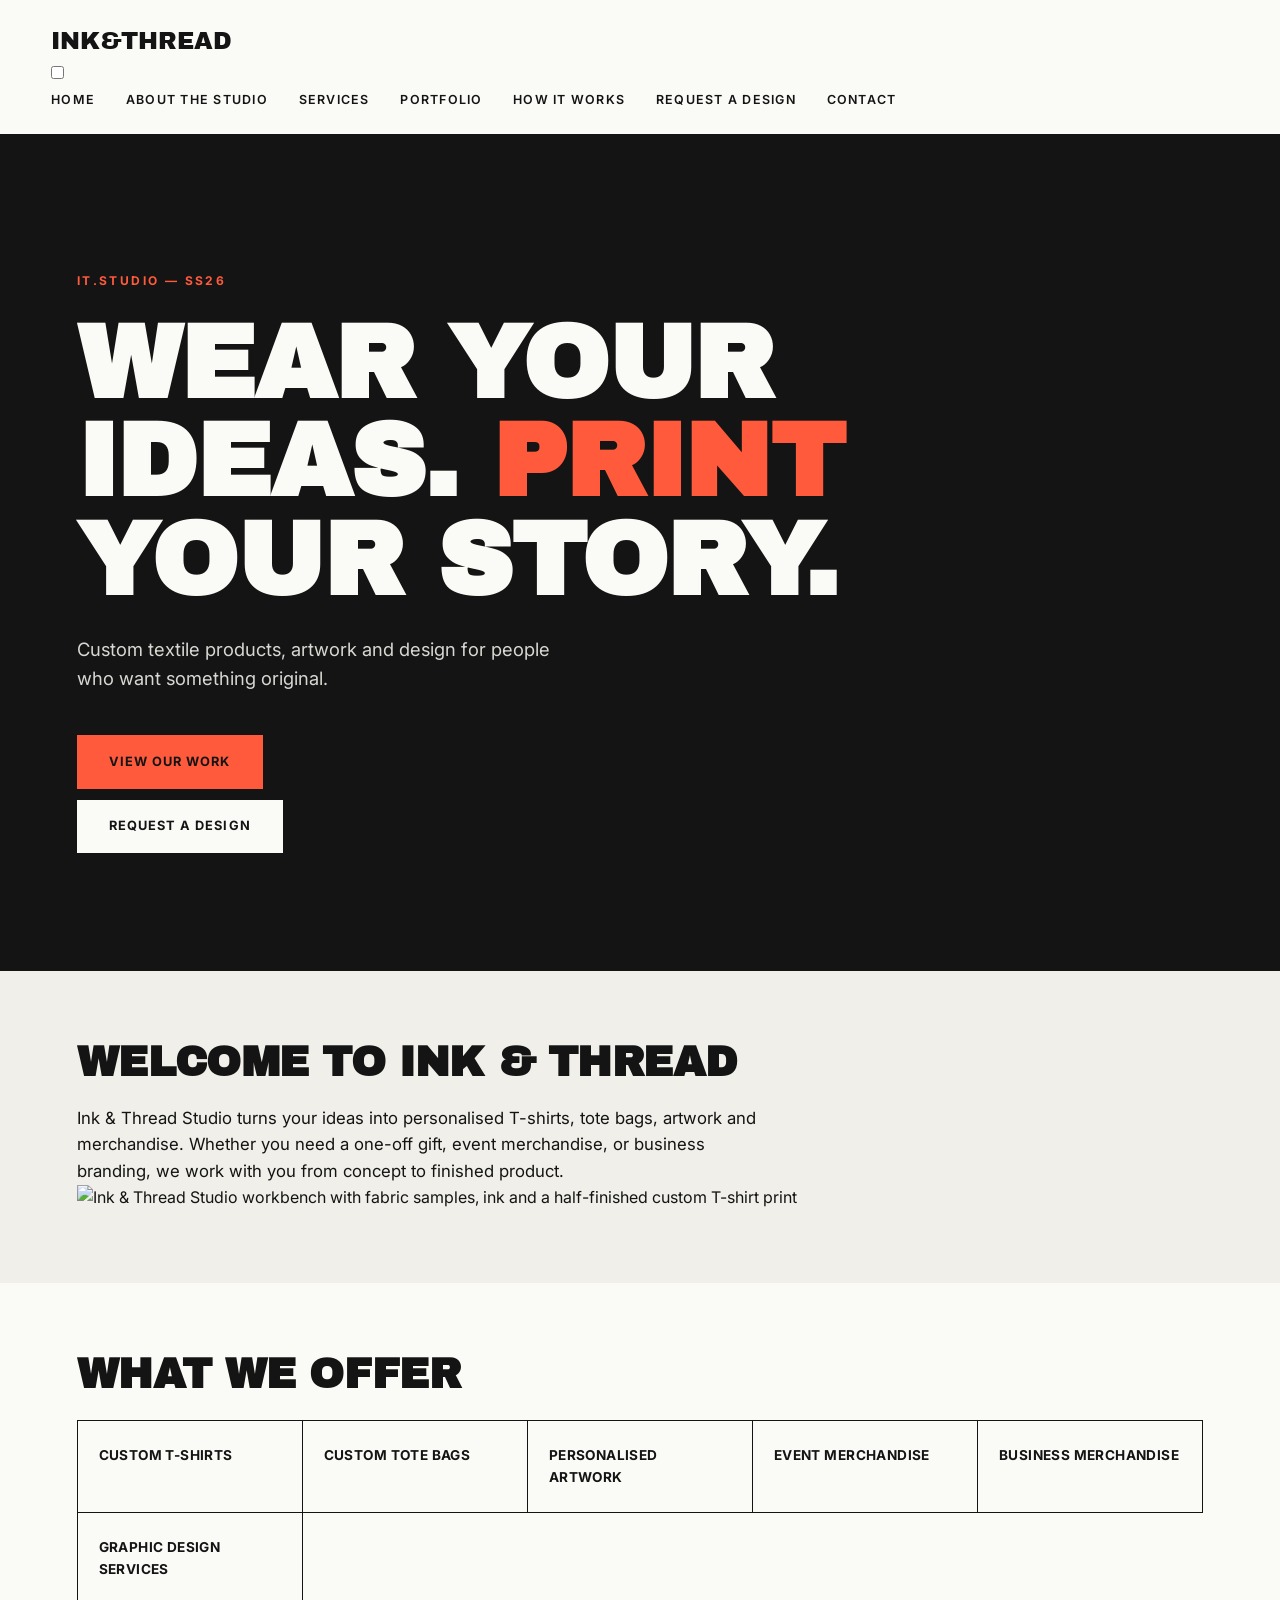
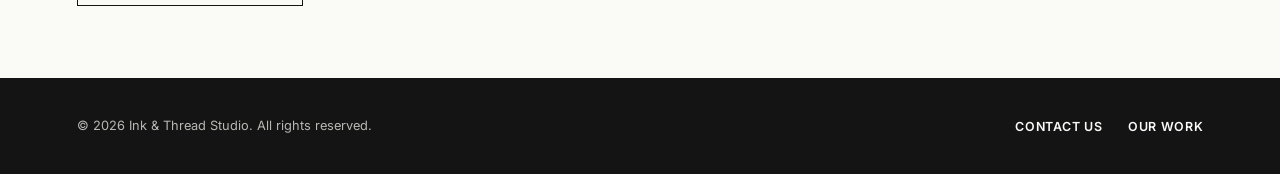
==== ink-thread-website/index.html @ 8d9c11a6 "Initial commit: project structure and README" ====
<!DOCTYPE html>
<html lang="en">
<head>
    <meta charset="UTF-8">
    <meta name="viewport" content="width=device-width, initial-scale=1.0">
    <title>Ink & Thread Studio | Home</title>
    <meta name="description" content="Ink & Thread Studio - custom T-shirts, tote bags, artwork and graphic design for individuals and businesses.">

    <link rel="preconnect" href="https://fonts.googleapis.com">
    <link rel="preconnect" href="https://fonts.gstatic.com" crossorigin>
    <link href="https://fonts.googleapis.com/css2?family=Archivo+Black&family=Inter:wght@400;500;600;700&display=swap" rel="stylesheet">
    <link rel="stylesheet" href="css/style.css">
</head>
<body>

    <!-- Site header: logo and main navigation, identical across every page -->
    <header>
        <div class="header-inner">
            <div class="logo">
                <a href="index.html">Ink<span class="amp">&amp;</span>Thread</a>
            </div>
            <input type="checkbox" id="nav-toggle" class="nav-toggle">
            <label for="nav-toggle" class="nav-toggle-label" aria-label="Toggle navigation">
                <span></span>
            </label>
            <nav>
                <ul>
                <li><a href="index.html">Home</a></li>
                <li><a href="about.html">About the Studio</a></li>
                <li><a href="services.html">Services</a></li>
                <li><a href="portfolio.html">Portfolio</a></li>
                <li><a href="how-it-works.html">How It Works</a></li>
                <li><a href="request-design.html">Request a Design</a></li>
                <li><a href="contact.html">Contact</a></li>
                </ul>
            </nav>
        </div>
    </header>

    <!-- Main page content -->
    <main>
        <!-- Hero section: introduces the studio with its tagline and primary calls-to-action -->
        <section class="hero">
            <h1>Wear Your Ideas. <span class="accent">Print</span> Your Story.</h1>
            <p>Custom textile products, artwork and design for people who want something original.</p>
            <a href="portfolio.html" class="btn">View Our Work</a>
            <a href="request-design.html" class="btn">Request a Design</a>
        </section>

        <!-- Brief welcome message summarising what Ink & Thread Studio offers -->
        <section class="intro">
            <h2>Welcome to Ink & Thread</h2>
            <p>
                Ink & Thread Studio turns your ideas into personalised T-shirts, tote bags, artwork
                and merchandise. Whether you need a one-off gift, event merchandise, or business
                branding, we work with you from concept to finished product.
            </p>
            <img src="images/general/studio-workbench.jpg" alt="Ink & Thread Studio workbench with fabric samples, ink and a half-finished custom T-shirt print">
        </section>

        <!-- Quick-glance overview of the core services, linking visitors to the full Services page -->
        <section class="featured-services">
            <h2>What We Offer</h2>
            <ul>
                <li>Custom T-Shirts</li>
                <li>Custom Tote Bags</li>
                <li>Personalised Artwork</li>
                <li>Event Merchandise</li>
                <li>Business Merchandise</li>
                <li>Graphic Design Services</li>
            </ul>
        </section>
    </main>

    <!-- Site footer: copyright and quick links -->
    <footer>
        <p>&copy; 2026 Ink & Thread Studio. All rights reserved.</p>
        <nav>
            <ul>
                <li><a href="contact.html">Contact Us</a></li>
                <li><a href="portfolio.html">Our Work</a></li>
            </ul>
        </nav>
    </footer>

    <script src="js/script.js"></script>
</body>
</html>
---- ink-thread-website/css/style.css ----
/* =========================================================
   INK & THREAD STUDIO — "Modern Fabric Grid" theme
   Editorial, confident, fashion-magazine energy —
   portfolio treated like a swatch grid, bold shifting type.
   ========================================================= */

:root {
    --near-black: #141414;
    --off-white: #fafaf7;
    --coral: #ff5a3c;
    --teal: #2e6b5e;
    --grey: #8a8a86;

    --font-display: 'Archivo Black', sans-serif;
    --font-body: 'Inter', sans-serif;
}

/* ---------- Reset ---------- */
* { box-sizing: border-box; margin: 0; padding: 0; }

html { scroll-behavior: smooth; }

body {
    font-family: var(--font-body);
    background: var(--off-white);
    color: var(--near-black);
    line-height: 1.6;
    -webkit-font-smoothing: antialiased;
}

img { max-width: 100%; display: block; }

a { color: inherit; text-decoration: none; }

ul { list-style: none; }

h1, h2, h3 {
    font-family: var(--font-display);
    text-transform: uppercase;
    line-height: 0.95;
    letter-spacing: -0.01em;
}

/* Accessible focus state everywhere */
a:focus-visible,
button:focus-visible,
input:focus-visible,
textarea:focus-visible,
select:focus-visible {
    outline: 3px solid var(--coral);
    outline-offset: 3px;
}

/* ---------- Header ---------- */
header {
    position: sticky;
    top: 0;
    z-index: 50;
    display: flex;
    flex-wrap: wrap;
    align-items: center;
    justify-content: space-between;
    gap: 1rem;
    padding: 1.4rem clamp(1.25rem, 4vw, 3.5rem);
    background: var(--off-white);
    border-bottom: 1px solid var(--near-black);
}

header .logo a {
    font-family: var(--font-display);
    font-size: clamp(1.1rem, 2vw, 1.5rem);
    text-transform: uppercase;
    letter-spacing: 0;
}

header nav ul {
    display: flex;
    flex-wrap: wrap;
    gap: clamp(1rem, 2.4vw, 2.25rem);
}

header nav a {
    position: relative;
    font-weight: 600;
    font-size: 0.78rem;
    text-transform: uppercase;
    letter-spacing: 0.1em;
}

header nav a::after {
    content: "";
    position: absolute;
    left: 0;
    bottom: -4px;
    height: 2px;
    width: 0;
    background: var(--coral);
    transition: width 0.2s ease;
}

header nav a:hover::after,
header nav a:focus-visible::after {
    width: 100%;
}

/* ---------- Hero (homepage) ---------- */
.hero {
    position: relative;
    background: var(--near-black);
    color: var(--off-white);
    padding: clamp(4rem, 11vw, 8.5rem) clamp(1.25rem, 6vw, 5rem) clamp(4.5rem, 10vw, 7rem);
    display: flex;
    flex-direction: column;
    align-items: flex-start;
}

.hero::before {
    content: "IT.STUDIO — SS26";
    display: block;
    font-family: var(--font-body);
    font-weight: 700;
    font-size: 0.75rem;
    letter-spacing: 0.2em;
    color: var(--coral);
    margin-bottom: 1.5rem;
}

.hero h1 {
    font-size: clamp(2.8rem, 9vw, 6.5rem);
    max-width: 14ch;
    margin-bottom: 1.5rem;
}

.hero h1 .accent { color: var(--coral); -webkit-text-stroke: 0; }

.hero p {
    max-width: 42ch;
    font-size: clamp(1rem, 1.6vw, 1.15rem);
    font-weight: 400;
    color: #d8d8d3;
    margin-bottom: 2.25rem;
}

/* ---------- Buttons ---------- */
.btn {
    position: relative;
    display: inline-block;
    font-family: var(--font-body);
    font-weight: 700;
    font-size: 0.8rem;
    text-transform: uppercase;
    letter-spacing: 0.08em;
    color: var(--near-black);
    background: var(--off-white);
    border: 2px solid var(--off-white);
    padding: 0.9rem 1.9rem;
    margin: 0.35rem 0.6rem 0.35rem 0;
    transition: background 0.2s ease, color 0.2s ease, border-color 0.2s ease;
}

.hero .btn:first-of-type {
    background: var(--coral);
    border-color: var(--coral);
    color: var(--near-black);
}

.btn:hover, .btn:focus-visible {
    background: transparent;
    color: var(--off-white);
}

.hero .btn:first-of-type:hover {
    color: var(--coral);
}

/* ---------- Page heading (inner pages) ---------- */
.page-heading {
    background: var(--off-white);
    padding: clamp(3rem, 7vw, 5rem) clamp(1.25rem, 6vw, 5rem) clamp(2rem, 5vw, 3rem);
    border-bottom: 1px solid var(--near-black);
}

.page-heading h1 {
    font-size: clamp(2.4rem, 7vw, 4.5rem);
    color: var(--near-black);
}

.page-heading p {
    margin-top: 0.75rem;
    color: var(--grey);
    max-width: 50ch;
    font-weight: 500;
}

/* ---------- General sections ---------- */
main > section {
    padding: clamp(2.75rem, 6vw, 4.5rem) clamp(1.25rem, 6vw, 5rem);
}

main > section:nth-of-type(even):not(.hero):not(.page-heading) {
    background: #f0efe9;
}

section h2 {
    font-size: clamp(1.6rem, 3.6vw, 2.6rem);
    margin-bottom: 1.4rem;
}

section p { max-width: 62ch; }

/* ---------- Intro / featured services (home) ---------- */
.intro p { font-size: 1.05rem; }

.featured-services ul {
    display: grid;
    grid-template-columns: repeat(auto-fit, minmax(200px, 1fr));
    gap: 0;
    margin-top: 1.6rem;
    border-top: 1px solid var(--near-black);
    border-left: 1px solid var(--near-black);
}

.featured-services li {
    background: var(--off-white);
    border-right: 1px solid var(--near-black);
    border-bottom: 1px solid var(--near-black);
    padding: 1.5rem 1.3rem;
    font-weight: 700;
    text-transform: uppercase;
    font-size: 0.85rem;
    letter-spacing: 0.03em;
    transition: background 0.2s ease, color 0.2s ease;
}

.featured-services li:hover {
    background: var(--near-black);
    color: var(--off-white);
}

/* ---------- Services page ---------- */
.service-item {
    padding-top: 1.75rem !important;
    padding-bottom: 1.75rem !important;
    border-top: 1px solid var(--near-black);
}

.service-item:last-of-type { border-bottom: 1px solid var(--near-black); }

.service-item h2 { font-size: 1.4rem; }

/* ---------- Portfolio: fabric swatch grid ---------- */
.portfolio-filters ul {
    display: flex;
    flex-wrap: wrap;
    gap: 0.5rem;
}

.portfolio-filters li {
    border: 1.5px solid var(--near-black);
    padding: 0.5rem 1.3rem;
    font-weight: 700;
    text-transform: uppercase;
    font-size: 0.78rem;
    letter-spacing: 0.05em;
    cursor: pointer;
    transition: background 0.2s ease, color 0.2s ease;
}

.portfolio-filters li:hover {
    background: var(--near-black);
    color: var(--off-white);
}

.portfolio-gallery {
    display: grid;
    grid-template-columns: repeat(6, 1fr);
    gap: 2px;
    background: var(--near-black);
}

.portfolio-item {
    position: relative;
    background: var(--off-white);
    overflow: hidden;
}

/* asymmetric swatch sizing — first item large, rhythm across the grid */
.portfolio-item:nth-child(1) { grid-column: span 4; grid-row: span 2; }
.portfolio-item:nth-child(2) { grid-column: span 2; }
.portfolio-item:nth-child(3) { grid-column: span 2; }
.portfolio-item:nth-child(4) { grid-column: span 4; }

.portfolio-item img {
    width: 100%;
    height: 100%;
    aspect-ratio: 1 / 1;
    object-fit: cover;
    transition: transform 0.4s ease;
}

.portfolio-item:hover img { transform: scale(1.06); }

.portfolio-item h3 {
    position: absolute;
    left: 0; bottom: 0; right: 0;
    background: rgba(20,20,20,0.85);
    color: var(--off-white);
    font-size: 0.8rem;
    text-transform: none;
    font-family: var(--font-body);
    font-weight: 600;
    padding: 0.75rem 1rem;
    transform: translateY(100%);
    transition: transform 0.3s ease;
}

.portfolio-item:hover h3 { transform: translateY(0); }

@media (max-width: 700px) {
    .portfolio-gallery { grid-template-columns: repeat(2, 1fr); }
    .portfolio-item:nth-child(1) { grid-column: span 2; }
    .portfolio-item:nth-child(2),
    .portfolio-item:nth-child(3),
    .portfolio-item:nth-child(4) { grid-column: span 1; }
}

/* ---------- How It Works ---------- */
.process-steps {
    display: grid;
    grid-template-columns: repeat(auto-fit, minmax(220px, 1fr));
    gap: 0;
    border-top: 1px solid var(--near-black);
    border-left: 1px solid var(--near-black);
}

.process-steps .step {
    background: var(--off-white);
    border-right: 1px solid var(--near-black);
    border-bottom: 1px solid var(--near-black);
    padding: 1.75rem;
}

.process-steps h2 {
    font-size: 1.2rem;
    color: var(--coral);
    margin-bottom: 0.6rem;
}

.cta { text-align: left; }

/* ---------- Forms (Request a Design + Contact) ---------- */
form {
    display: flex;
    flex-direction: column;
    gap: 1.2rem;
    max-width: 640px;
    margin-top: 1.1rem;
}

label {
    font-weight: 700;
    text-transform: uppercase;
    font-size: 0.75rem;
    letter-spacing: 0.06em;
}

input, select, textarea {
    font-family: var(--font-body);
    font-size: 1rem;
    padding: 0.75rem 0.1rem;
    background: transparent;
    border: none;
    border-bottom: 2px solid var(--near-black);
    color: var(--near-black);
}

textarea { resize: vertical; }

input:focus, select:focus, textarea:focus {
    outline: none;
    border-bottom-color: var(--coral);
}

form button[type="submit"] {
    align-self: flex-start;
    font-family: var(--font-body);
    font-weight: 700;
    text-transform: uppercase;
    letter-spacing: 0.06em;
    font-size: 0.85rem;
    background: var(--near-black);
    color: var(--off-white);
    border: 2px solid var(--near-black);
    padding: 0.9rem 2.2rem;
    cursor: pointer;
    transition: background 0.2s ease, color 0.2s ease;
}

form button[type="submit"]:hover,
form button[type="submit"]:focus-visible {
    background: var(--coral);
    border-color: var(--coral);
    color: var(--near-black);
}

/* ---------- Contact details ---------- */
.contact-details .social-links {
    display: flex;
    gap: 1.4rem;
    margin-top: 0.6rem;
}

.contact-details .social-links a {
    font-weight: 700;
    text-transform: uppercase;
    font-size: 0.8rem;
    border-bottom: 2px solid var(--coral);
}

.contact-details p { margin-bottom: 0.45rem; }
.contact-details h2 { margin-top: 1.6rem; font-size: 1.3rem; }
.contact-details h2:first-child { margin-top: 0; }

/* ---------- Footer ---------- */
footer {
    background: var(--near-black);
    color: var(--off-white);
    padding: 2.2rem clamp(1.25rem, 6vw, 5rem);
    display: flex;
    flex-wrap: wrap;
    justify-content: space-between;
    align-items: center;
    gap: 1rem;
}

footer p { font-size: 0.8rem; color: #b8b8b3; }

footer nav ul { display: flex; gap: 1.6rem; }

footer nav a {
    font-weight: 600;
    font-size: 0.78rem;
    text-transform: uppercase;
    letter-spacing: 0.05em;
    border-bottom: 2px solid transparent;
}

footer nav a:hover, footer nav a:focus-visible {
    border-bottom-color: var(--coral);
}

/* ---------- Responsive ---------- */
@media (max-width: 640px) {
    header { flex-direction: column; align-items: flex-start; }
    header nav ul { gap: 1rem 1.25rem; }
    .hero, .page-heading { padding-left: 1.25rem; padding-right: 1.25rem; }
    footer { flex-direction: column; align-items: flex-start; }
}

/* ---------- Reduced motion ---------- */
@media (prefers-reduced-motion: reduce) {
    *, *::before, *::after {
        animation-duration: 0.01ms !important;
        transition-duration: 0.01ms !important;
        scroll-behavior: auto !important;
    }
}
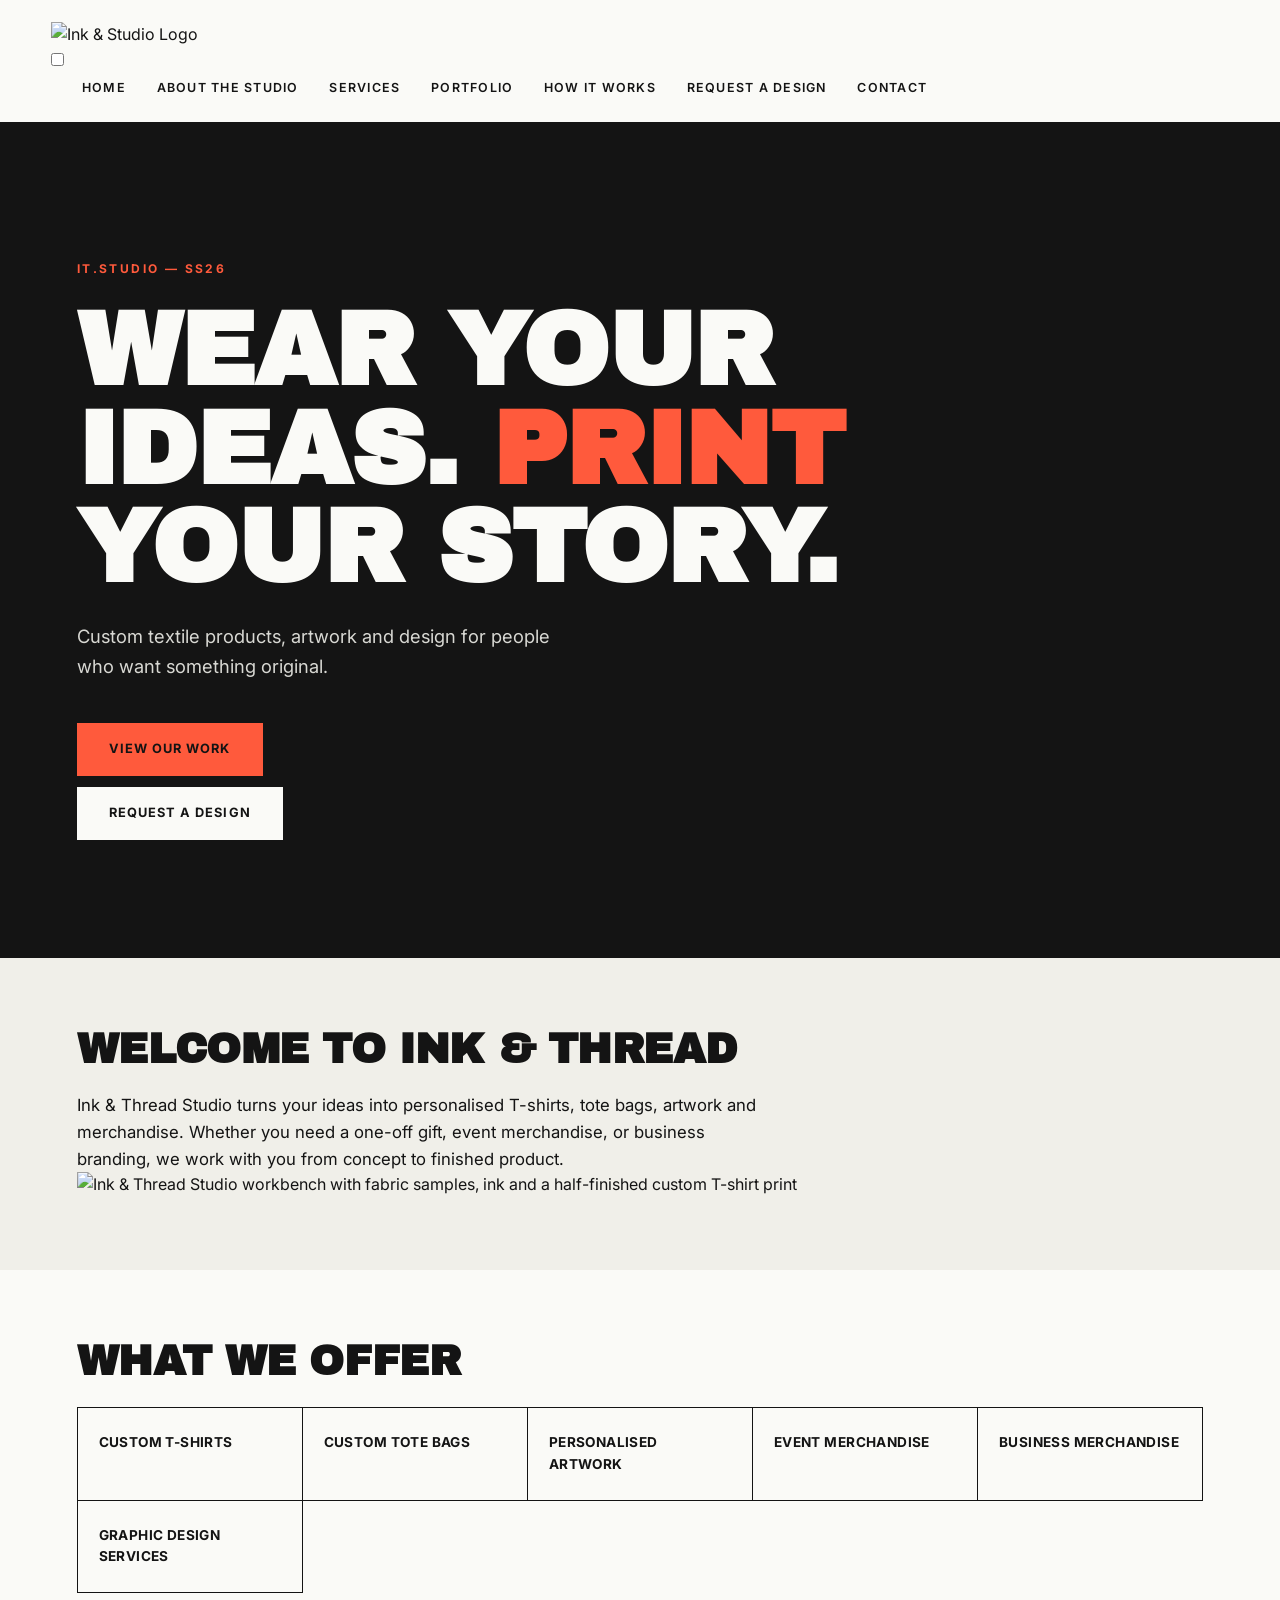
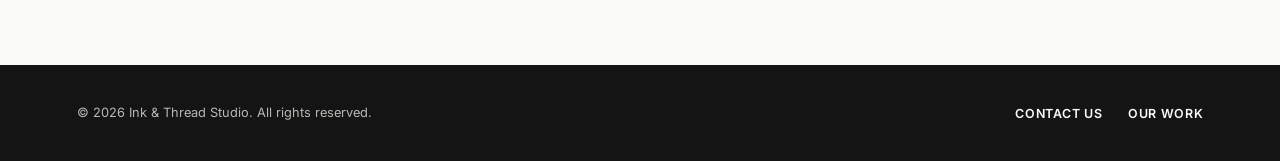
==== commit 21d3f1ff: "Add images to images folder" ====
--- a/ink-thread-website/index.html
+++ b/ink-thread-website/index.html
@@ -17,7 +17,8 @@
     <header>
         <div class="header-inner">
             <div class="logo">
-                <a href="index.html">Ink<span class="amp">&amp;</span>Thread</a>
+                <a href="index.html">
+                    <img src="images/logo.png" alt="Ink & Studio Logo">
             </div>
             <input type="checkbox" id="nav-toggle" class="nav-toggle">
             <label for="nav-toggle" class="nav-toggle-label" aria-label="Toggle navigation">
--- a/ink-thread-website/css/style.css
+++ b/ink-thread-website/css/style.css
@@ -67,10 +67,9 @@
 }
 
 header .logo a {
-    font-family: var(--font-display);
-    font-size: clamp(1.1rem, 2vw, 1.5rem);
-    text-transform: uppercase;
-    letter-spacing: 0;
+    width:190px;
+    height: auto;
+    display: block;
 }
 
 header nav ul {
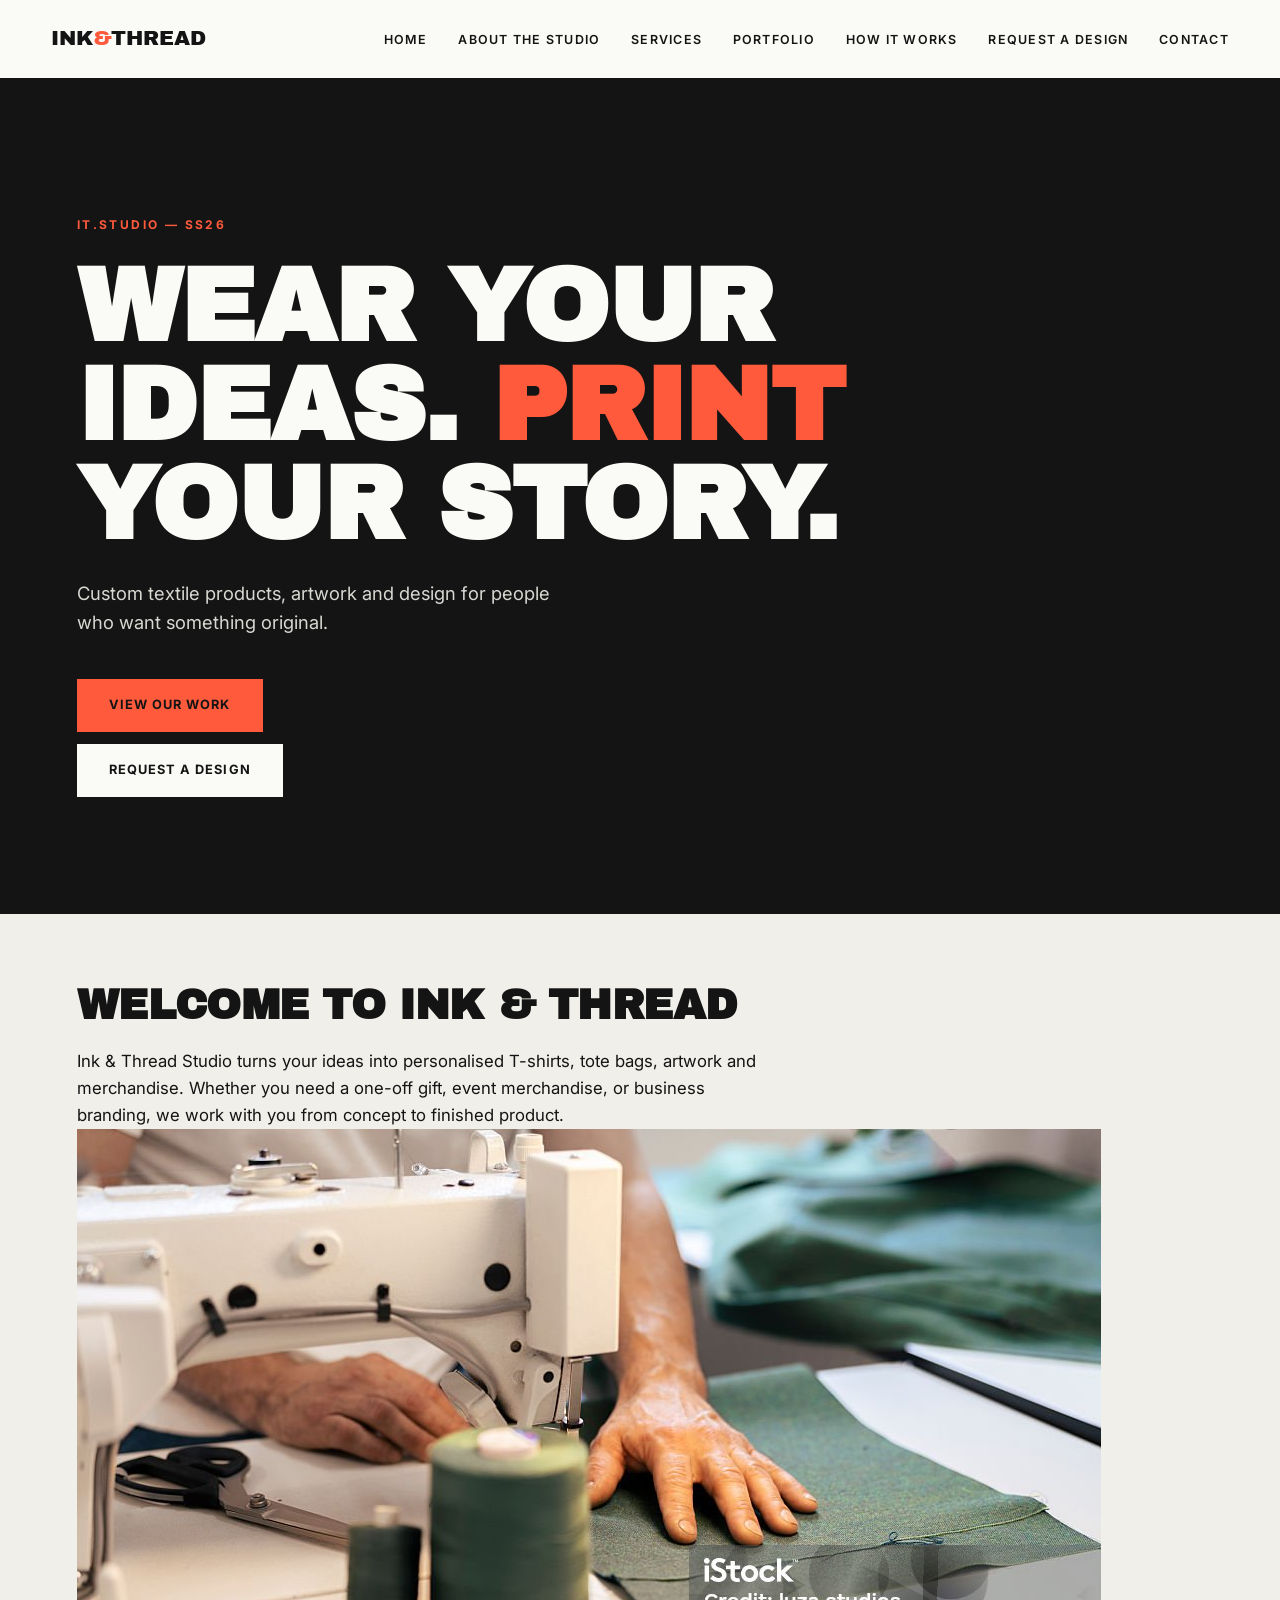
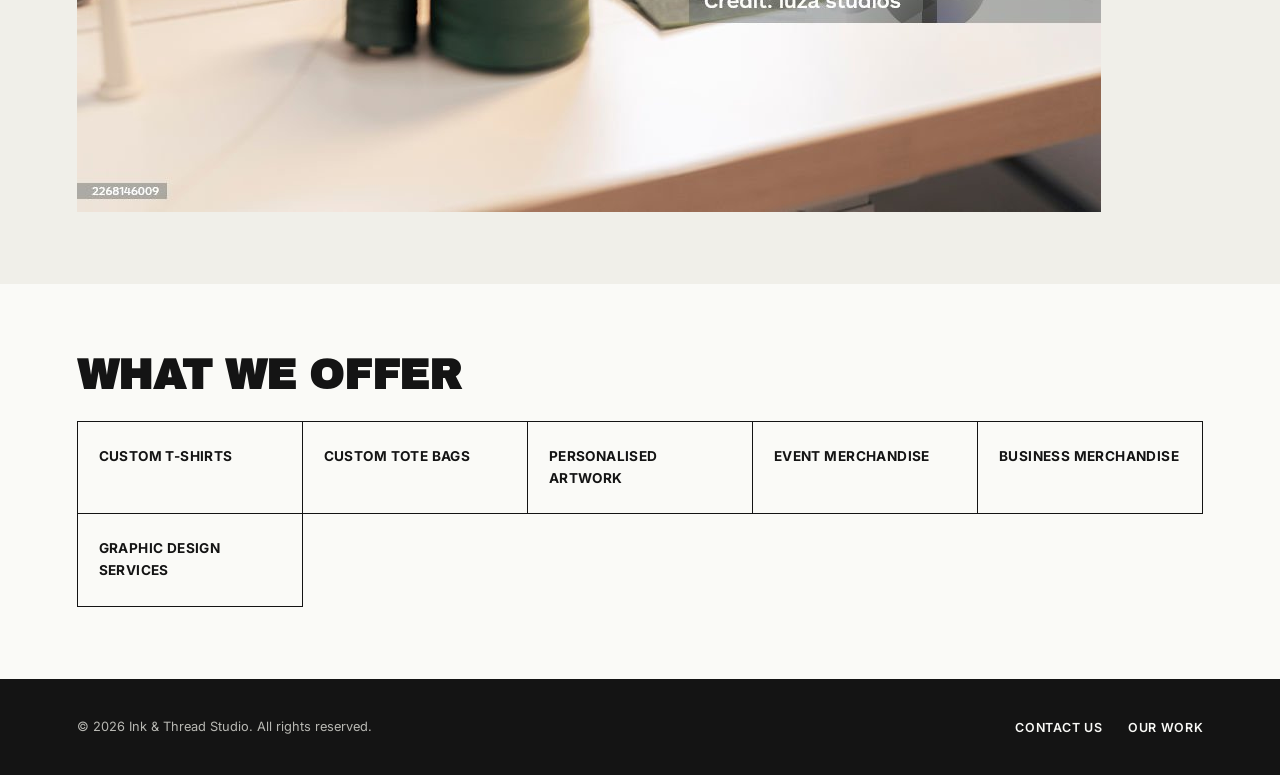
==== commit fbb449fe: "Add responsive designscreenshot evidence to README" ====
--- a/ink-thread-website/index.html
+++ b/ink-thread-website/index.html
@@ -17,8 +17,7 @@
     <header>
         <div class="header-inner">
             <div class="logo">
-                <a href="index.html">
-                    <img src="images/logo.png" alt="Ink & Studio Logo">
+                <a href="index.html">Ink<span class="amp">&amp;</span>Thread</a>
             </div>
             <input type="checkbox" id="nav-toggle" class="nav-toggle">
             <label for="nav-toggle" class="nav-toggle-label" aria-label="Toggle navigation">
@@ -56,7 +55,7 @@
                 and merchandise. Whether you need a one-off gift, event merchandise, or business
                 branding, we work with you from concept to finished product.
             </p>
-            <img src="images/general/studio-workbench.jpg" alt="Ink & Thread Studio workbench with fabric samples, ink and a half-finished custom T-shirt print">
+            <img src="images/studio-workbench.jpg" alt="Ink & Thread Studio workbench with fabric samples, ink and a half-finished custom T-shirt print">
         </section>
 
         <!-- Quick-glance overview of the core services, linking visitors to the full Services page -->
--- a/ink-thread-website/css/style.css
+++ b/ink-thread-website/css/style.css
@@ -56,21 +56,34 @@
     position: sticky;
     top: 0;
     z-index: 50;
+    background: var(--off-white);
+    border-bottom: 1px solid var(--near-black);
+}
+
+/* .header-inner does the actual flex layout of logo / toggle / nav */
+.header-inner {
     display: flex;
     flex-wrap: wrap;
     align-items: center;
     justify-content: space-between;
     gap: 1rem;
     padding: 1.4rem clamp(1.25rem, 4vw, 3.5rem);
-    background: var(--off-white);
-    border-bottom: 1px solid var(--near-black);
 }
 
 header .logo a {
-    width:190px;
+    display: block;
+    font-family: var(--font-display);
+    font-size: 1.3rem;
+    text-transform: uppercase;
+}
+
+header .logo img {
+    width: 150px;
     height: auto;
     display: block;
 }
+
+header .logo .amp { color: var(--coral); }
 
 header nav ul {
     display: flex;
@@ -102,6 +115,62 @@
     width: 100%;
 }
 
+header nav a:active {
+    color: var(--coral);
+}
+
+/* ---------- Mobile nav toggle (hamburger, checkbox hack) ---------- */
+.nav-toggle {
+    /* visually hidden but still keyboard/checkbox-functional */
+    position: absolute;
+    opacity: 0;
+    pointer-events: none;
+}
+
+.nav-toggle-label {
+    display: none;
+    width: 28px;
+    height: 20px;
+    position: relative;
+    cursor: pointer;
+    z-index: 60;
+}
+
+.nav-toggle-label span,
+.nav-toggle-label span::before,
+.nav-toggle-label span::after {
+    content: "";
+    position: absolute;
+    left: 0;
+    width: 100%;
+    height: 2px;
+    background: var(--near-black);
+    transition: transform 0.2s ease, opacity 0.2s ease;
+}
+
+.nav-toggle-label span { top: 9px; }
+.nav-toggle-label span::before { top: -8px; }
+.nav-toggle-label span::after { top: 8px; }
+
+.nav-toggle:checked ~ .nav-toggle-label span {
+    background: transparent;
+}
+
+.nav-toggle:checked ~ .nav-toggle-label span::before {
+    transform: translateY(8px) rotate(45deg);
+    background: var(--coral);
+}
+
+.nav-toggle:checked ~ .nav-toggle-label span::after {
+    transform: translateY(-8px) rotate(-45deg);
+    background: var(--coral);
+}
+
+.nav-toggle-label:focus-visible {
+    outline: 3px solid var(--coral);
+    outline-offset: 3px;
+}
+
 /* ---------- Hero (homepage) ---------- */
 .hero {
     position: relative;
@@ -154,7 +223,7 @@
     border: 2px solid var(--off-white);
     padding: 0.9rem 1.9rem;
     margin: 0.35rem 0.6rem 0.35rem 0;
-    transition: background 0.2s ease, color 0.2s ease, border-color 0.2s ease;
+    transition: background 0.2s ease, color 0.2s ease, border-color 0.2s ease, transform 0.1s ease;
 }
 
 .hero .btn:first-of-type {
@@ -170,6 +239,22 @@
 
 .hero .btn:first-of-type:hover {
     color: var(--coral);
+}
+.about-content img,
+.hero img {
+    width: 100%;
+    max-width: 700px;
+    height: 250px;
+    object-fit: cover;
+    margin: 1.5rem 0;
+    border: 1px solid var(--near-black);
+}
+
+
+/* :active gives immediate "pressed" feedback the moment a button is
+   clicked/tapped, distinct from the :hover state that precedes it */
+.btn:active {
+    transform: scale(0.96);
 }
 
 /* ---------- Page heading (inner pages) ---------- */
@@ -237,9 +322,13 @@
 }
 
 /* ---------- Services page ---------- */
+/* .service-item (a class selector) already beats `main > section` (two
+   element selectors) on specificity, so no !important is needed here —
+   see slide 39 of the CSS Fundamentals deck ("do not solve every conflict
+   with !important"). */
 .service-item {
-    padding-top: 1.75rem !important;
-    padding-bottom: 1.75rem !important;
+    padding-top: 1.75rem;
+    padding-bottom: 1.75rem;
     border-top: 1px solid var(--near-black);
 }
 
@@ -337,6 +426,15 @@
     border-right: 1px solid var(--near-black);
     border-bottom: 1px solid var(--near-black);
     padding: 1.75rem;
+    /* box-shadow + transform on hover: adds depth and gives clear feedback
+       that the card is interactive, without overdoing the effect */
+    box-shadow: 0 4px 14px rgba(20, 20, 20, 0.06);
+    transition: transform 0.2s ease, box-shadow 0.2s ease;
+}
+
+.process-steps .step:hover {
+    transform: translateY(-4px);
+    box-shadow: 0 10px 24px rgba(20, 20, 20, 0.12);
 }
 
 .process-steps h2 {
@@ -392,7 +490,7 @@
     border: 2px solid var(--near-black);
     padding: 0.9rem 2.2rem;
     cursor: pointer;
-    transition: background 0.2s ease, color 0.2s ease;
+    transition: background 0.2s ease, color 0.2s ease, transform 0.1s ease;
 }
 
 form button[type="submit"]:hover,
@@ -400,6 +498,10 @@
     background: var(--coral);
     border-color: var(--coral);
     color: var(--near-black);
+}
+
+form button[type="submit"]:active {
+    transform: scale(0.97);
 }
 
 /* ---------- Contact details ---------- */
@@ -448,12 +550,55 @@
     border-bottom-color: var(--coral);
 }
 
-/* ---------- Responsive ---------- */
+/* ---------- Responsive: tablet ---------- */
+@media (max-width: 900px) {
+    .portfolio-item:nth-child(1) { grid-column: span 6; grid-row: span 1; }
+    .portfolio-item:nth-child(2),
+    .portfolio-item:nth-child(3) { grid-column: span 3; }
+    .portfolio-item:nth-child(4) { grid-column: span 6; }
+}
+
+/* ---------- Responsive: mobile ---------- */
+@media (max-width: 780px) {
+    .nav-toggle-label { display: block; }
+
+    header nav {
+        flex-basis: 100%;
+        order: 3;
+        max-height: 0;
+        overflow: hidden;
+        transition: max-height 0.3s ease;
+    }
+
+    .nav-toggle:checked ~ nav {
+        max-height: 32rem;
+    }
+
+    header nav ul {
+        flex-direction: column;
+        gap: 0;
+        padding: 0.5rem 0 1rem;
+    }
+
+    header nav li {
+        border-bottom: 1px solid rgba(20, 20, 20, 0.1);
+    }
+
+    header nav a {
+        display: block;
+        padding: 0.75rem 0.1rem;
+    }
+
+    header nav a::after { display: none; }
+
+    .hero, .page-heading { padding-left: 1.25rem; padding-right: 1.25rem; }
+
+    footer { flex-direction: column; align-items: flex-start; }
+}
+
 @media (max-width: 640px) {
-    header { flex-direction: column; align-items: flex-start; }
-    header nav ul { gap: 1rem 1.25rem; }
-    .hero, .page-heading { padding-left: 1.25rem; padding-right: 1.25rem; }
-    footer { flex-direction: column; align-items: flex-start; }
+    .featured-services ul,
+    .process-steps { grid-template-columns: 1fr; }
 }
 
 /* ---------- Reduced motion ---------- */
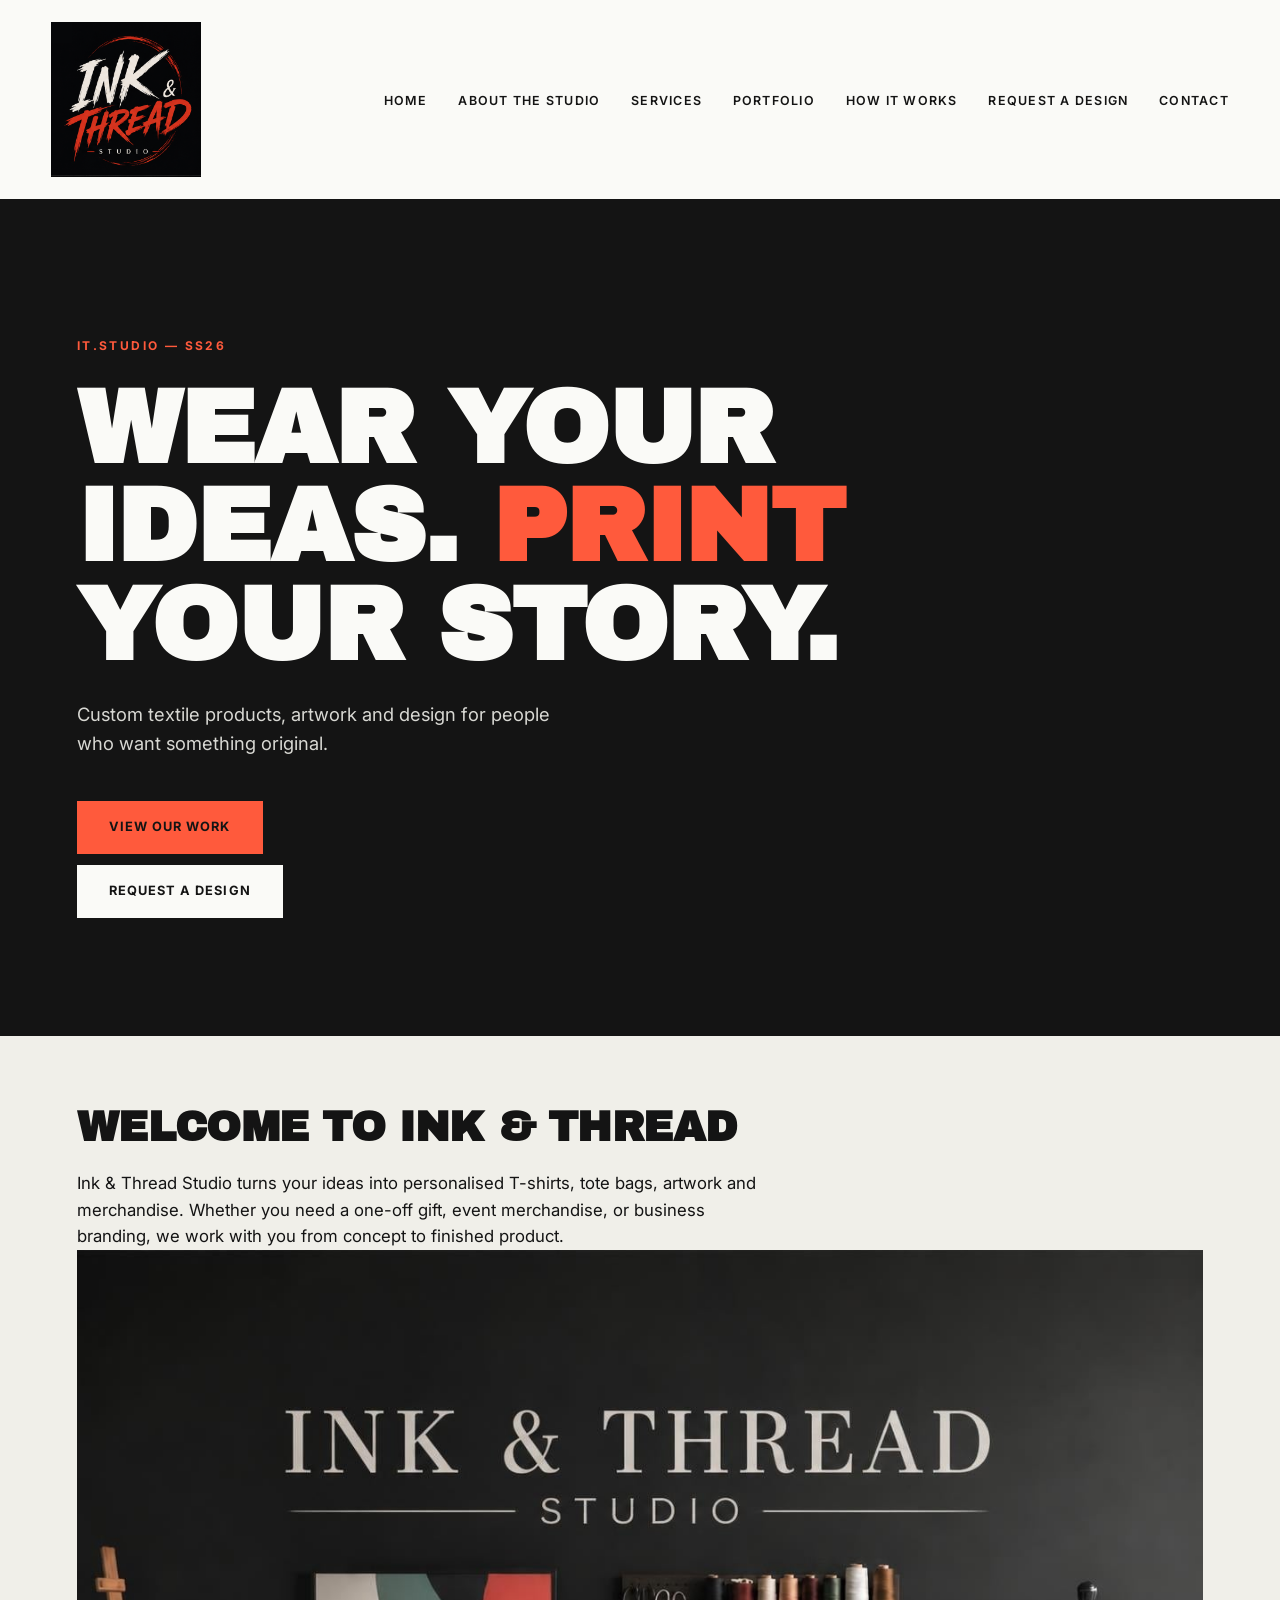
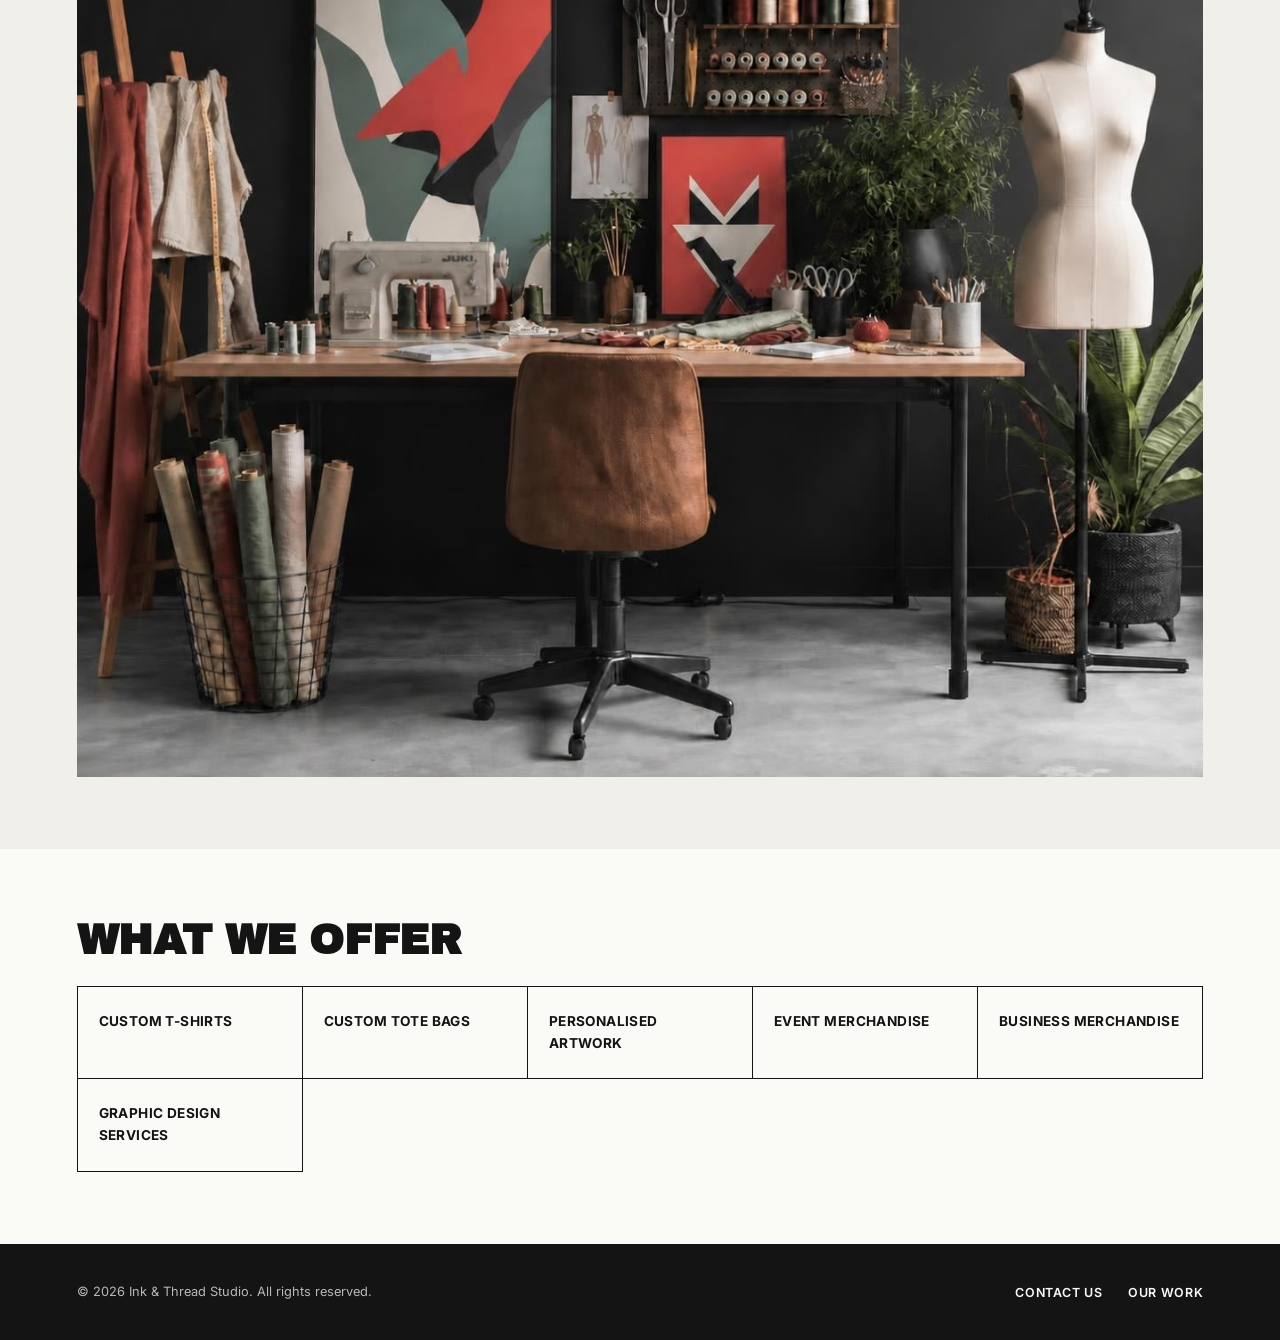
==== commit ade4f1f7: "Made changes to my logo4.png and studio-workbench(2).jpg images" ====
--- a/ink-thread-website/index.html
+++ b/ink-thread-website/index.html
@@ -17,8 +17,10 @@
     <header>
         <div class="header-inner">
             <div class="logo">
-                <a href="index.html">Ink<span class="amp">&amp;</span>Thread</a>
-            </div>
+    <a href="index.html">
+        <img src="images/logo4.png" alt="Ink & Thread Studio">
+    </a>
+</div>
             <input type="checkbox" id="nav-toggle" class="nav-toggle">
             <label for="nav-toggle" class="nav-toggle-label" aria-label="Toggle navigation">
                 <span></span>
@@ -55,7 +57,7 @@
                 and merchandise. Whether you need a one-off gift, event merchandise, or business
                 branding, we work with you from concept to finished product.
             </p>
-            <img src="images/studio-workbench.jpg" alt="Ink & Thread Studio workbench with fabric samples, ink and a half-finished custom T-shirt print">
+            <img src="images/studio-workbench (2).jpg" alt="Ink & Thread Studio workbench with fabric samples, ink and a half-finished custom T-shirt print">
         </section>
 
         <!-- Quick-glance overview of the core services, linking visitors to the full Services page -->
--- a/ink-thread-website/css/style.css
+++ b/ink-thread-website/css/style.css
@@ -244,7 +244,7 @@
 .hero img {
     width: 100%;
     max-width: 700px;
-    height: 250px;
+    height: 430px;
     object-fit: cover;
     margin: 1.5rem 0;
     border: 1px solid var(--near-black);
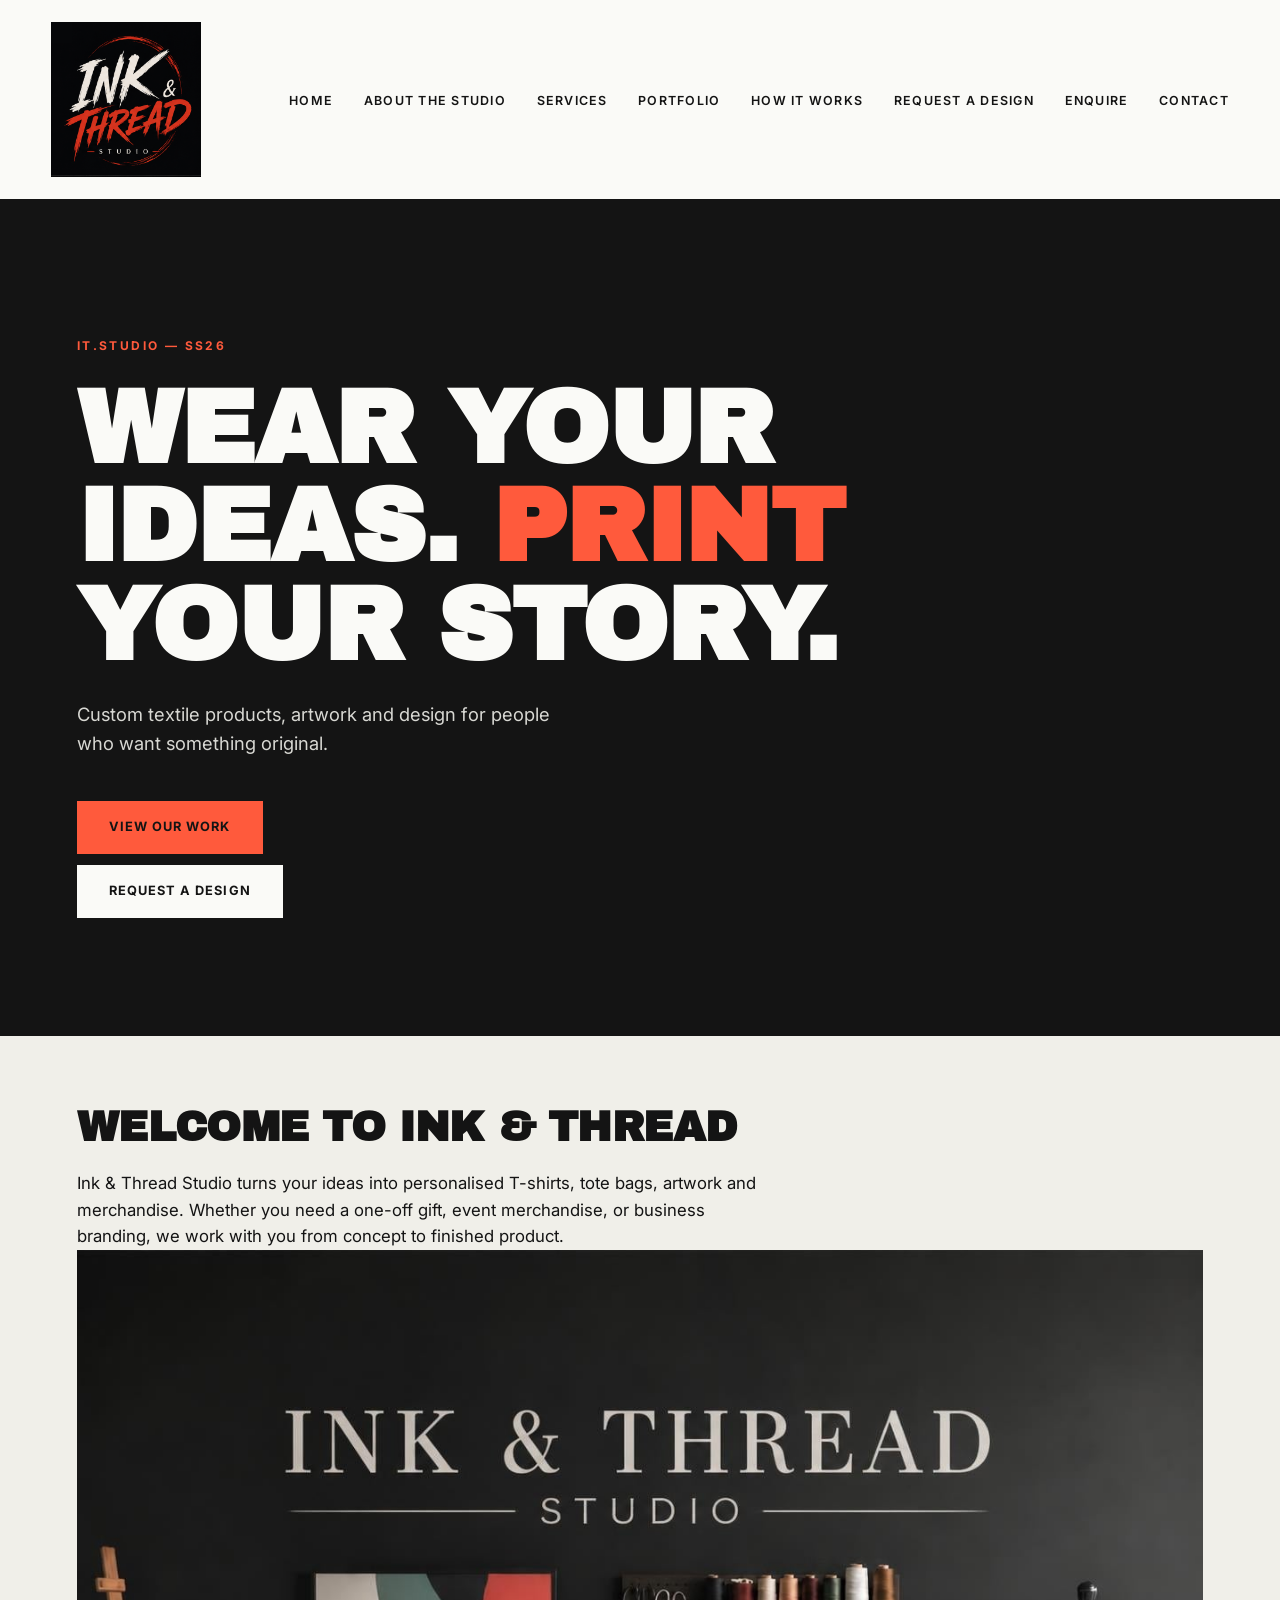
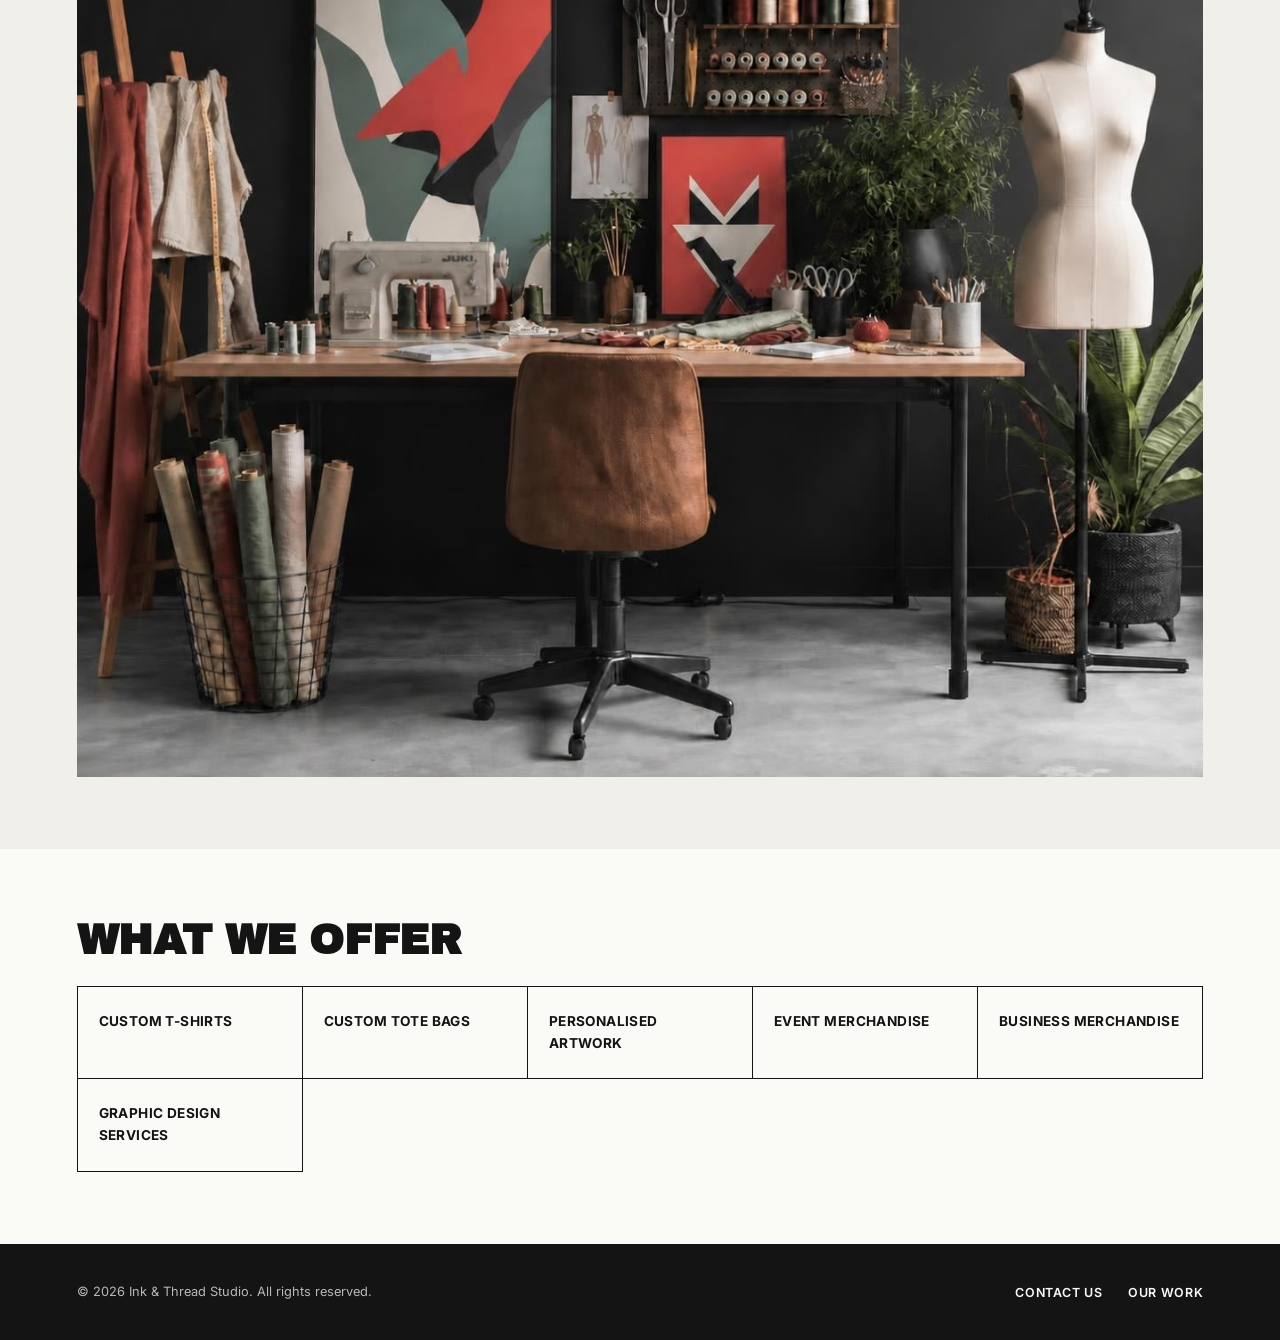
==== commit a2c6b072: "Add Enquire link to navigation on all pages" ====
--- a/ink-thread-website/index.html
+++ b/ink-thread-website/index.html
@@ -33,6 +33,7 @@
                 <li><a href="portfolio.html">Portfolio</a></li>
                 <li><a href="how-it-works.html">How It Works</a></li>
                 <li><a href="request-design.html">Request a Design</a></li>
+                <li><a href="enquiry.html">Enquire</a></li>
                 <li><a href="contact.html">Contact</a></li>
                 </ul>
             </nav>
